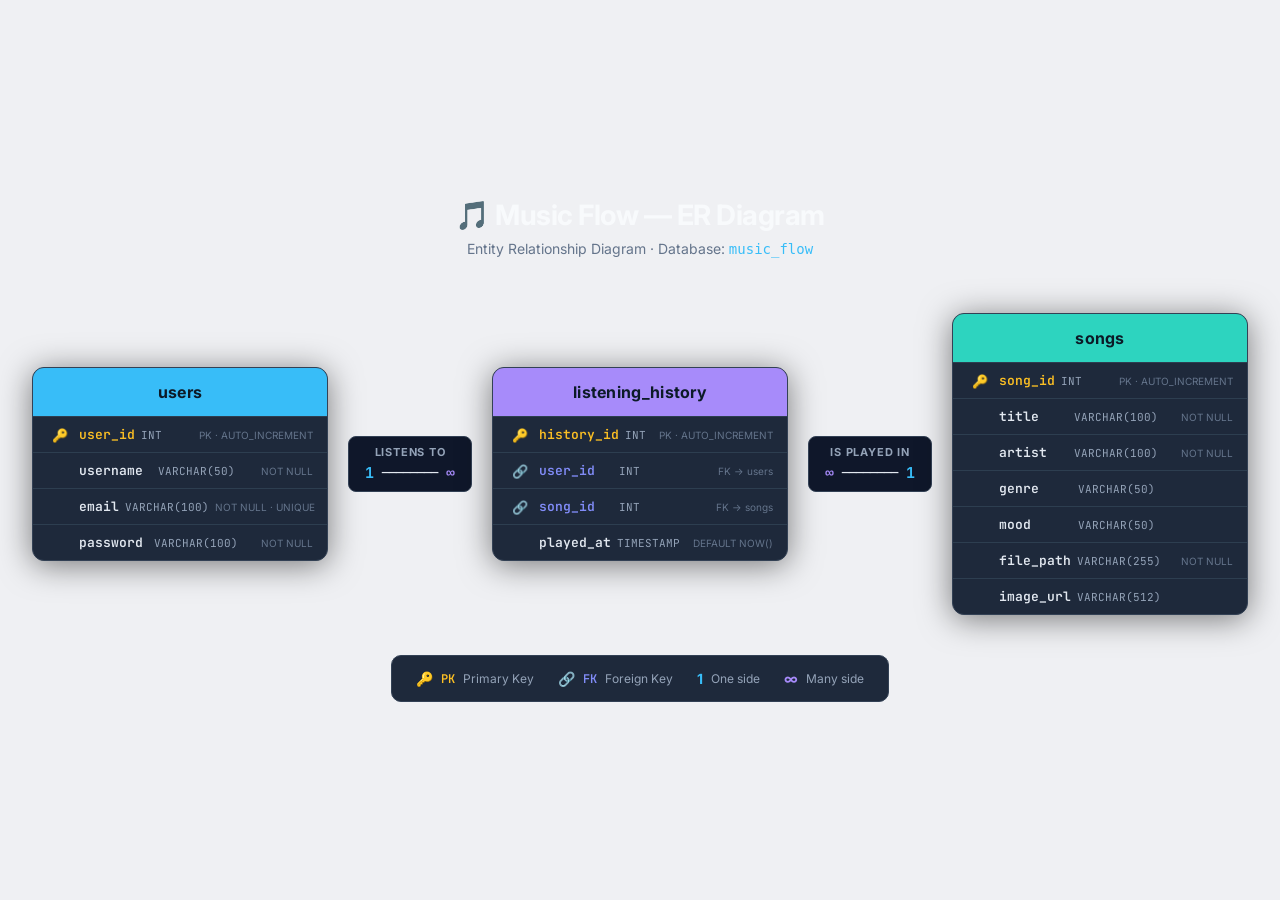
==== documentation/er_diagram.html @ f2050b2e "Update project files, UI refinements, and documentation" ====
<!DOCTYPE html>
<html lang="en">

<head>
    <meta charset="UTF-8" />
    <title>Music Flow – ER Diagram</title>
    <link
        href="https://fonts.googleapis.com/css2?family=Inter:wght@400;500;600;700&family=JetBrains+Mono:wght@400;600&display=swap"
        rel="stylesheet" />
    <style>
        *,
        *::before,
        *::after {
            box-sizing: border-box;
            margin: 0;
            padding: 0;
        }

        body {
            background: #eff0f3;
            font-family: 'Inter', sans-serif;
            min-height: 100vh;
            display: flex;
            flex-direction: column;
            align-items: center;
            justify-content: center;
            padding: 48px 32px;
        }

        h1 {
            color: #f8fafc;
            font-size: 28px;
            font-weight: 700;
            letter-spacing: -0.5px;
            margin-bottom: 8px;
            text-align: center;
        }

        .subtitle {
            color: #64748b;
            font-size: 14px;
            margin-bottom: 56px;
            text-align: center;
        }

        .diagram {
            display: flex;
            align-items: center;
            gap: 0;
            position: relative;
        }

        /* ── Tables ── */
        .table-card {
            background: #1e293b;
            border-radius: 12px;
            overflow: hidden;
            box-shadow: 0 4px 32px rgba(0, 0, 0, 0.5);
            min-width: 280px;
            border: 1px solid #334155;
        }

        .table-header {
            padding: 14px 18px;
            font-size: 16px;
            font-weight: 700;
            letter-spacing: 0.3px;
            text-align: center;
        }

        .users .table-header {
            background: #38bdf8;
            color: #0c1a27;
        }

        .songs .table-header {
            background: #2dd4bf;
            color: #0c1a27;
        }

        .history .table-header {
            background: #a78bfa;
            color: #0c1a27;
        }

        .table-row {
            display: grid;
            grid-template-columns: 26px 1fr 1fr 1fr;
            align-items: center;
            padding: 9px 14px;
            border-top: 1px solid #2d3e50;
            gap: 6px;
        }

        .table-row:hover {
            background: #263247;
        }

        .row-icon {
            font-size: 13px;
            text-align: center;
        }

        .col-name {
            font-family: 'JetBrains Mono', monospace;
            font-size: 13px;
            color: #e2e8f0;
            font-weight: 600;
        }

        .col-type {
            font-family: 'JetBrains Mono', monospace;
            font-size: 11px;
            color: #94a3b8;
        }

        .col-note {
            font-size: 10px;
            color: #64748b;
            text-align: right;
            white-space: nowrap;
        }

        .col-name.pk {
            color: #fbbf24;
        }

        .col-name.fk {
            color: #818cf8;
        }

        /* ── Connector area ── */
        .connector {
            display: flex;
            flex-direction: column;
            align-items: center;
            justify-content: center;
            gap: 12px;
            padding: 0 28px;
            position: relative;
        }

        .rel-line {
            display: flex;
            flex-direction: column;
            align-items: center;
            gap: 6px;
        }

        .rel-arrow {
            font-size: 28px;
            color: #475569;
            letter-spacing: -4px;
        }

        .rel-label {
            font-size: 11px;
            font-weight: 600;
            color: #64748b;
            background: #1e293b;
            border: 1px solid #334155;
            border-radius: 20px;
            padding: 3px 10px;
            white-space: nowrap;
        }

        .cardinality {
            font-family: 'JetBrains Mono', monospace;
            font-size: 11px;
            color: #475569;
        }

        svg.connector-svg {
            position: absolute;
            top: 0;
            left: 0;
            width: 100%;
            height: 100%;
            pointer-events: none;
            overflow: visible;
        }

        /* ── Legend ── */
        .legend {
            display: flex;
            gap: 24px;
            margin-top: 40px;
            background: #1e293b;
            border: 1px solid #334155;
            border-radius: 10px;
            padding: 14px 24px;
        }

        .legend-item {
            display: flex;
            align-items: center;
            gap: 8px;
            font-size: 12px;
            color: #94a3b8;
        }

        .legend-icon {
            font-size: 14px;
        }

        .pk-legend {
            color: #fbbf24;
            font-family: 'JetBrains Mono', monospace;
            font-size: 12px;
            font-weight: 600;
        }

        .fk-legend {
            color: #818cf8;
            font-family: 'JetBrains Mono', monospace;
            font-size: 12px;
            font-weight: 600;
        }

        /* ── Relationship badge ── */
        .rel-wrap {
            display: flex;
            flex-direction: column;
            align-items: center;
            gap: 10px;
            padding: 0 20px;
        }

        .rel-badge {
            background: #0f172a;
            border: 1px solid #334155;
            border-radius: 8px;
            padding: 8px 16px;
            text-align: center;
        }

        .rel-badge .rel-title {
            font-size: 11px;
            font-weight: 700;
            color: #94a3b8;
            text-transform: uppercase;
            letter-spacing: 0.8px;
            margin-bottom: 4px;
        }

        .rel-badge .cardinality-row {
            display: flex;
            align-items: center;
            gap: 8px;
            font-family: 'JetBrains Mono', monospace;
            font-size: 12px;
            color: #e2e8f0;
        }

        .one {
            color: #38bdf8;
            font-weight: 700;
            font-size: 15px;
        }

        .many {
            color: #a78bfa;
            font-weight: 700;
            font-size: 15px;
        }

        hr.divider {
            border: none;
            border-top: 1px solid #334155;
            margin: 4px 0;
        }
    </style>
</head>

<body>

    <h1>🎵 Music Flow — ER Diagram</h1>
    <p class="subtitle">Entity Relationship Diagram · Database: <code style="color:#38bdf8">music_flow</code></p>

    <div class="diagram">

        <!-- USERS TABLE -->
        <div class="table-card users">
            <div class="table-header">users</div>
            <div class="table-row">
                <span class="row-icon">🔑</span>
                <span class="col-name pk">user_id</span>
                <span class="col-type">INT</span>
                <span class="col-note">PK · AUTO_INCREMENT</span>
            </div>
            <div class="table-row">
                <span class="row-icon"></span>
                <span class="col-name">username</span>
                <span class="col-type">VARCHAR(50)</span>
                <span class="col-note">NOT NULL</span>
            </div>
            <div class="table-row">
                <span class="row-icon"></span>
                <span class="col-name">email</span>
                <span class="col-type">VARCHAR(100)</span>
                <span class="col-note">NOT NULL · UNIQUE</span>
            </div>
            <div class="table-row">
                <span class="row-icon"></span>
                <span class="col-name">password</span>
                <span class="col-type">VARCHAR(100)</span>
                <span class="col-note">NOT NULL</span>
            </div>
        </div>

        <!-- CONNECTOR: users → listening_history -->
        <div class="rel-wrap">
            <div class="rel-badge">
                <div class="rel-title">listens to</div>
                <div class="cardinality-row">
                    <span class="one">1</span>
                    <span>────────</span>
                    <span class="many">∞</span>
                </div>
            </div>
        </div>

        <!-- LISTENING_HISTORY TABLE -->
        <div class="table-card history">
            <div class="table-header">listening_history</div>
            <div class="table-row">
                <span class="row-icon">🔑</span>
                <span class="col-name pk">history_id</span>
                <span class="col-type">INT</span>
                <span class="col-note">PK · AUTO_INCREMENT</span>
            </div>
            <div class="table-row">
                <span class="row-icon">🔗</span>
                <span class="col-name fk">user_id</span>
                <span class="col-type">INT</span>
                <span class="col-note">FK → users</span>
            </div>
            <div class="table-row">
                <span class="row-icon">🔗</span>
                <span class="col-name fk">song_id</span>
                <span class="col-type">INT</span>
                <span class="col-note">FK → songs</span>
            </div>
            <div class="table-row">
                <span class="row-icon"></span>
                <span class="col-name">played_at</span>
                <span class="col-type">TIMESTAMP</span>
                <span class="col-note">DEFAULT NOW()</span>
            </div>
        </div>

        <!-- CONNECTOR: songs → listening_history -->
        <div class="rel-wrap">
            <div class="rel-badge">
                <div class="rel-title">is played in</div>
                <div class="cardinality-row">
                    <span class="many">∞</span>
                    <span>────────</span>
                    <span class="one">1</span>
                </div>
            </div>
        </div>

        <!-- SONGS TABLE -->
        <div class="table-card songs">
            <div class="table-header">songs</div>
            <div class="table-row">
                <span class="row-icon">🔑</span>
                <span class="col-name pk">song_id</span>
                <span class="col-type">INT</span>
                <span class="col-note">PK · AUTO_INCREMENT</span>
            </div>
            <div class="table-row">
                <span class="row-icon"></span>
                <span class="col-name">title</span>
                <span class="col-type">VARCHAR(100)</span>
                <span class="col-note">NOT NULL</span>
            </div>
            <div class="table-row">
                <span class="row-icon"></span>
                <span class="col-name">artist</span>
                <span class="col-type">VARCHAR(100)</span>
                <span class="col-note">NOT NULL</span>
            </div>
            <div class="table-row">
                <span class="row-icon"></span>
                <span class="col-name">genre</span>
                <span class="col-type">VARCHAR(50)</span>
                <span class="col-note"></span>
            </div>
            <div class="table-row">
                <span class="row-icon"></span>
                <span class="col-name">mood</span>
                <span class="col-type">VARCHAR(50)</span>
                <span class="col-note"></span>
            </div>
            <div class="table-row">
                <span class="row-icon"></span>
                <span class="col-name">file_path</span>
                <span class="col-type">VARCHAR(255)</span>
                <span class="col-note">NOT NULL</span>
            </div>
            <div class="table-row">
                <span class="row-icon"></span>
                <span class="col-name">image_url</span>
                <span class="col-type">VARCHAR(512)</span>
                <span class="col-note"></span>
            </div>
        </div>

    </div>

    <!-- Legend -->
    <div class="legend">
        <div class="legend-item"><span class="legend-icon">🔑</span><span class="pk-legend">PK</span><span>Primary
                Key</span></div>
        <div class="legend-item"><span class="legend-icon">🔗</span><span class="fk-legend">FK</span><span>Foreign
                Key</span></div>
        <div class="legend-item"><span style="color:#38bdf8;font-weight:700;font-size:14px">1</span><span>One
                side</span></div>
        <div class="legend-item"><span style="color:#a78bfa;font-weight:700;font-size:14px">∞</span><span>Many
                side</span></div>
    </div>

</body>

</html>
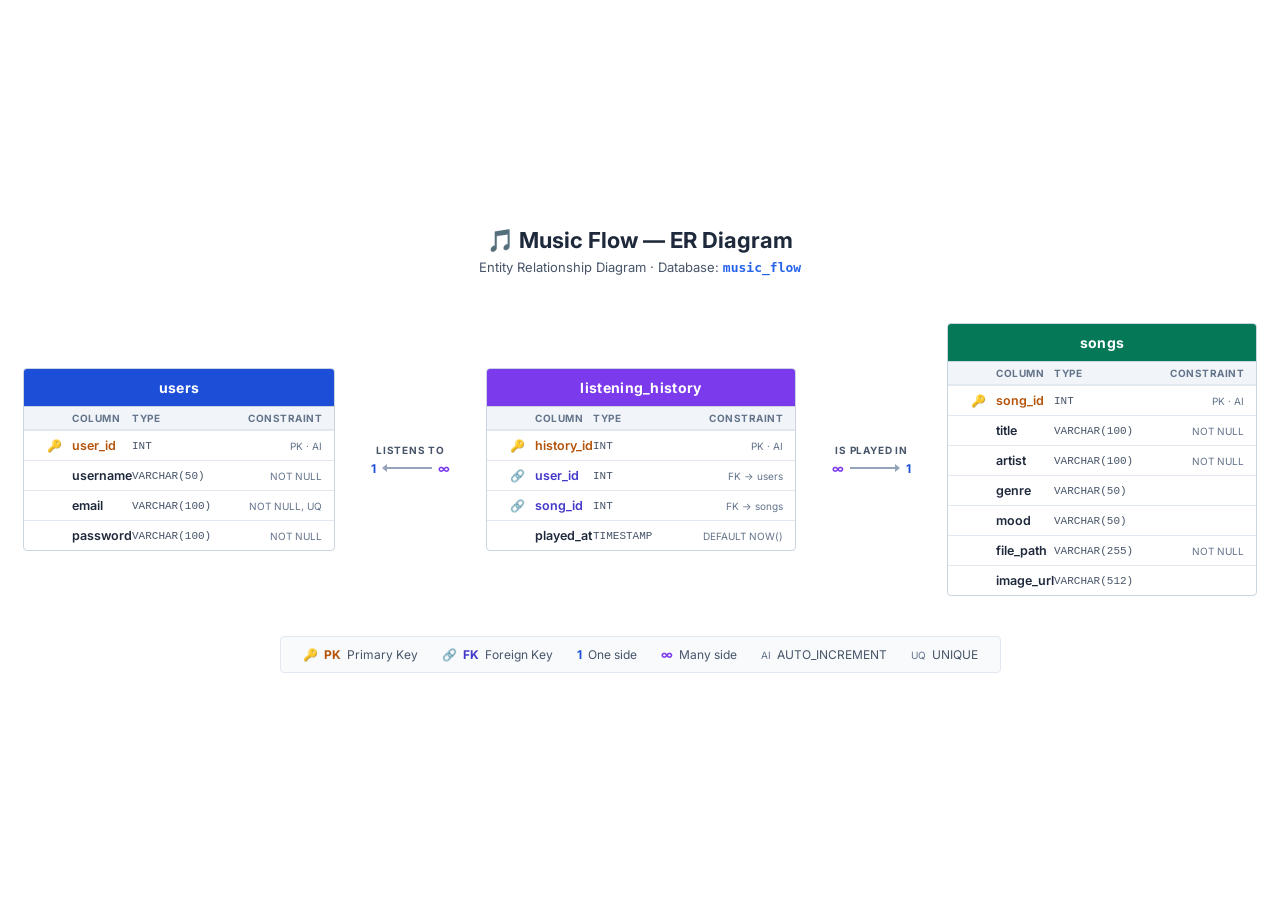
==== commit 3524c525: "Update with newly added documentation" ====
--- a/documentation/er_diagram.html
+++ b/documentation/er_diagram.html
@@ -4,9 +4,7 @@
 <head>
     <meta charset="UTF-8" />
     <title>Music Flow – ER Diagram</title>
-    <link
-        href="https://fonts.googleapis.com/css2?family=Inter:wght@400;500;600;700&family=JetBrains+Mono:wght@400;600&display=swap"
-        rel="stylesheet" />
+    <link href="https://fonts.googleapis.com/css2?family=Inter:wght@400;500;600;700&display=swap" rel="stylesheet" />
     <style>
         *,
         *::before,
@@ -17,7 +15,7 @@
         }
 
         body {
-            background: #eff0f3;
+            background: #ffffff;
             font-family: 'Inter', sans-serif;
             min-height: 100vh;
             display: flex;
@@ -25,93 +23,116 @@
             align-items: center;
             justify-content: center;
             padding: 48px 32px;
+            color: #1e293b;
         }
 
         h1 {
-            color: #f8fafc;
-            font-size: 28px;
-            font-weight: 700;
-            letter-spacing: -0.5px;
-            margin-bottom: 8px;
+            color: #1e293b;
+            font-size: 22px;
+            font-weight: 700;
+            margin-bottom: 6px;
             text-align: center;
         }
 
         .subtitle {
+            color: #475569;
+            font-size: 13px;
+            margin-bottom: 48px;
+            text-align: center;
+        }
+
+        .subtitle code {
+            color: #2563eb;
+            font-weight: 600;
+        }
+
+        /* ── Diagram Layout ── */
+        .diagram {
+            display: flex;
+            align-items: center;
+            gap: 0;
+        }
+
+        /* ── Table Cards ── */
+        .table-card {
+            border: 1.5px solid #cbd5e1;
+            border-radius: 4px;
+            overflow: hidden;
+            min-width: 260px;
+            background: #ffffff;
+        }
+
+        .table-header {
+            padding: 10px 16px;
+            font-size: 14px;
+            font-weight: 700;
+            text-align: center;
+            color: #ffffff;
+            letter-spacing: 0.3px;
+        }
+
+        .users .table-header {
+            background: #1d4ed8;
+        }
+
+        .songs .table-header {
+            background: #047857;
+        }
+
+        .history .table-header {
+            background: #7c3aed;
+        }
+
+        /* Column header row */
+        .table-col-labels {
+            display: grid;
+            grid-template-columns: 36px 1fr 100px 90px;
+            padding: 5px 12px;
+            background: #f1f5f9;
+            border-top: 1.5px solid #cbd5e1;
+            border-bottom: 1px solid #e2e8f0;
+            font-size: 10px;
+            font-weight: 700;
+            text-transform: uppercase;
             color: #64748b;
-            font-size: 14px;
-            margin-bottom: 56px;
-            text-align: center;
-        }
-
-        .diagram {
-            display: flex;
-            align-items: center;
-            gap: 0;
-            position: relative;
-        }
-
-        /* ── Tables ── */
-        .table-card {
-            background: #1e293b;
-            border-radius: 12px;
-            overflow: hidden;
-            box-shadow: 0 4px 32px rgba(0, 0, 0, 0.5);
-            min-width: 280px;
-            border: 1px solid #334155;
-        }
-
-        .table-header {
-            padding: 14px 18px;
-            font-size: 16px;
-            font-weight: 700;
-            letter-spacing: 0.3px;
-            text-align: center;
-        }
-
-        .users .table-header {
-            background: #38bdf8;
-            color: #0c1a27;
-        }
-
-        .songs .table-header {
-            background: #2dd4bf;
-            color: #0c1a27;
-        }
-
-        .history .table-header {
-            background: #a78bfa;
-            color: #0c1a27;
+            letter-spacing: 0.5px;
         }
 
         .table-row {
             display: grid;
-            grid-template-columns: 26px 1fr 1fr 1fr;
-            align-items: center;
-            padding: 9px 14px;
-            border-top: 1px solid #2d3e50;
-            gap: 6px;
-        }
-
-        .table-row:hover {
-            background: #263247;
+            grid-template-columns: 36px 1fr 100px 90px;
+            align-items: center;
+            padding: 7px 12px;
+            border-top: 1px solid #e2e8f0;
+            font-size: 12.5px;
+        }
+
+        .table-row:last-child {
+            border-bottom: none;
         }
 
         .row-icon {
-            font-size: 13px;
+            font-size: 12px;
             text-align: center;
         }
 
         .col-name {
-            font-family: 'JetBrains Mono', monospace;
-            font-size: 13px;
-            color: #e2e8f0;
             font-weight: 600;
+            color: #1e293b;
+        }
+
+        .col-name.pk {
+            color: #b45309;
+        }
+
+        .col-name.fk {
+            color: #4338ca;
         }
 
         .col-type {
-            font-family: 'JetBrains Mono', monospace;
+            font-family: 'Courier New', Courier, monospace;
             font-size: 11px;
-            color: #94a3b8;
+            color: #475569;
         }
 
         .col-note {
@@ -121,63 +142,52 @@
             white-space: nowrap;
         }
 
-        .col-name.pk {
-            color: #fbbf24;
-        }
-
-        .col-name.fk {
-            color: #818cf8;
-        }
-
-        /* ── Connector area ── */
-        .connector {
+        /* ── Connector ── */
+        .rel-wrap {
             display: flex;
             flex-direction: column;
             align-items: center;
-            justify-content: center;
-            gap: 12px;
-            padding: 0 28px;
-            position: relative;
-        }
-
-        .rel-line {
-            display: flex;
-            flex-direction: column;
+            gap: 4px;
+            padding: 0 24px;
+        }
+
+        .rel-badge {
+            padding: 6px 12px;
+            text-align: center;
+            background: transparent;
+        }
+
+        .rel-title {
+            font-size: 10px;
+            font-weight: 700;
+            color: #475569;
+            text-transform: uppercase;
+            letter-spacing: 0.8px;
+            margin-bottom: 5px;
+        }
+
+        .cardinality-row {
+            display: flex;
             align-items: center;
             gap: 6px;
-        }
-
-        .rel-arrow {
-            font-size: 28px;
-            color: #475569;
-            letter-spacing: -4px;
-        }
-
-        .rel-label {
-            font-size: 11px;
+            font-size: 12px;
+            color: #1e293b;
             font-weight: 600;
-            color: #64748b;
-            background: #1e293b;
-            border: 1px solid #334155;
-            border-radius: 20px;
-            padding: 3px 10px;
-            white-space: nowrap;
-        }
-
-        .cardinality {
-            font-family: 'JetBrains Mono', monospace;
-            font-size: 11px;
-            color: #475569;
-        }
-
-        svg.connector-svg {
-            position: absolute;
-            top: 0;
-            left: 0;
-            width: 100%;
-            height: 100%;
-            pointer-events: none;
-            overflow: visible;
+        }
+
+        .cardinality-row .line {
+            color: #94a3b8;
+            font-size: 14px;
+        }
+
+        .one {
+            color: #1d4ed8;
+            font-weight: 700;
+        }
+
+        .many {
+            color: #7c3aed;
+            font-weight: 700;
         }
 
         /* ── Legend ── */
@@ -185,89 +195,38 @@
             display: flex;
             gap: 24px;
             margin-top: 40px;
-            background: #1e293b;
-            border: 1px solid #334155;
-            border-radius: 10px;
-            padding: 14px 24px;
+            background: #f8fafc;
+            border: 1.5px solid #e2e8f0;
+            border-radius: 4px;
+            padding: 10px 22px;
         }
 
         .legend-item {
             display: flex;
             align-items: center;
-            gap: 8px;
+            gap: 6px;
             font-size: 12px;
-            color: #94a3b8;
-        }
-
-        .legend-icon {
-            font-size: 14px;
-        }
-
-        .pk-legend {
-            color: #fbbf24;
-            font-family: 'JetBrains Mono', monospace;
-            font-size: 12px;
-            font-weight: 600;
-        }
-
-        .fk-legend {
-            color: #818cf8;
-            font-family: 'JetBrains Mono', monospace;
-            font-size: 12px;
-            font-weight: 600;
-        }
-
-        /* ── Relationship badge ── */
-        .rel-wrap {
-            display: flex;
-            flex-direction: column;
-            align-items: center;
-            gap: 10px;
-            padding: 0 20px;
-        }
-
-        .rel-badge {
-            background: #0f172a;
-            border: 1px solid #334155;
-            border-radius: 8px;
-            padding: 8px 16px;
-            text-align: center;
-        }
-
-        .rel-badge .rel-title {
-            font-size: 11px;
-            font-weight: 700;
-            color: #94a3b8;
-            text-transform: uppercase;
-            letter-spacing: 0.8px;
-            margin-bottom: 4px;
-        }
-
-        .rel-badge .cardinality-row {
-            display: flex;
-            align-items: center;
-            gap: 8px;
-            font-family: 'JetBrains Mono', monospace;
-            font-size: 12px;
-            color: #e2e8f0;
-        }
-
-        .one {
-            color: #38bdf8;
-            font-weight: 700;
-            font-size: 15px;
-        }
-
-        .many {
-            color: #a78bfa;
-            font-weight: 700;
-            font-size: 15px;
-        }
-
-        hr.divider {
-            border: none;
-            border-top: 1px solid #334155;
-            margin: 4px 0;
+            color: #475569;
+        }
+
+        .pk-text {
+            color: #b45309;
+            font-weight: 700;
+        }
+
+        .fk-text {
+            color: #4338ca;
+            font-weight: 700;
+        }
+
+        .one-text {
+            color: #1d4ed8;
+            font-weight: 700;
+        }
+
+        .many-text {
+            color: #7c3aed;
+            font-weight: 700;
         }
     </style>
 </head>
@@ -275,18 +234,24 @@
 <body>
 
     <h1>🎵 Music Flow — ER Diagram</h1>
-    <p class="subtitle">Entity Relationship Diagram · Database: <code style="color:#38bdf8">music_flow</code></p>
+    <p class="subtitle">Entity Relationship Diagram · Database: <code>music_flow</code></p>
 
     <div class="diagram">
 
         <!-- USERS TABLE -->
         <div class="table-card users">
             <div class="table-header">users</div>
+            <div class="table-col-labels">
+                <span></span>
+                <span>Column</span>
+                <span>Type</span>
+                <span style="text-align:right">Constraint</span>
+            </div>
             <div class="table-row">
                 <span class="row-icon">🔑</span>
                 <span class="col-name pk">user_id</span>
                 <span class="col-type">INT</span>
-                <span class="col-note">PK · AUTO_INCREMENT</span>
+                <span class="col-note">PK · AI</span>
             </div>
             <div class="table-row">
                 <span class="row-icon"></span>
@@ -298,7 +263,7 @@
                 <span class="row-icon"></span>
                 <span class="col-name">email</span>
                 <span class="col-type">VARCHAR(100)</span>
-                <span class="col-note">NOT NULL · UNIQUE</span>
+                <span class="col-note">NOT NULL, UQ</span>
             </div>
             <div class="table-row">
                 <span class="row-icon"></span>
@@ -311,10 +276,13 @@
         <!-- CONNECTOR: users → listening_history -->
         <div class="rel-wrap">
             <div class="rel-badge">
-                <div class="rel-title">listens to</div>
+                <div class="rel-title">Listens To</div>
                 <div class="cardinality-row">
                     <span class="one">1</span>
-                    <span>────────</span>
+                    <svg width="50" height="10" xmlns="http://www.w3.org/2000/svg">
+                        <line x1="5" y1="5" x2="50" y2="5" stroke="#94a3b8" stroke-width="2" />
+                        <polygon points="5,1 0,5 5,9" fill="#94a3b8" />
+                    </svg>
                     <span class="many">∞</span>
                 </div>
             </div>
@@ -323,11 +291,17 @@
         <!-- LISTENING_HISTORY TABLE -->
         <div class="table-card history">
             <div class="table-header">listening_history</div>
+            <div class="table-col-labels">
+                <span></span>
+                <span>Column</span>
+                <span>Type</span>
+                <span style="text-align:right">Constraint</span>
+            </div>
             <div class="table-row">
                 <span class="row-icon">🔑</span>
                 <span class="col-name pk">history_id</span>
                 <span class="col-type">INT</span>
-                <span class="col-note">PK · AUTO_INCREMENT</span>
+                <span class="col-note">PK · AI</span>
             </div>
             <div class="table-row">
                 <span class="row-icon">🔗</span>
@@ -349,13 +323,16 @@
             </div>
         </div>
 
-        <!-- CONNECTOR: songs → listening_history -->
+        <!-- CONNECTOR: listening_history → songs -->
         <div class="rel-wrap">
             <div class="rel-badge">
-                <div class="rel-title">is played in</div>
+                <div class="rel-title">Is Played In</div>
                 <div class="cardinality-row">
                     <span class="many">∞</span>
-                    <span>────────</span>
+                    <svg width="50" height="10" xmlns="http://www.w3.org/2000/svg">
+                        <line x1="0" y1="5" x2="45" y2="5" stroke="#94a3b8" stroke-width="2" />
+                        <polygon points="45,1 50,5 45,9" fill="#94a3b8" />
+                    </svg>
                     <span class="one">1</span>
                 </div>
             </div>
@@ -364,11 +341,17 @@
         <!-- SONGS TABLE -->
         <div class="table-card songs">
             <div class="table-header">songs</div>
+            <div class="table-col-labels">
+                <span></span>
+                <span>Column</span>
+                <span>Type</span>
+                <span style="text-align:right">Constraint</span>
+            </div>
             <div class="table-row">
                 <span class="row-icon">🔑</span>
                 <span class="col-name pk">song_id</span>
                 <span class="col-type">INT</span>
-                <span class="col-note">PK · AUTO_INCREMENT</span>
+                <span class="col-note">PK · AI</span>
             </div>
             <div class="table-row">
                 <span class="row-icon"></span>
@@ -412,14 +395,12 @@
 
     <!-- Legend -->
     <div class="legend">
-        <div class="legend-item"><span class="legend-icon">🔑</span><span class="pk-legend">PK</span><span>Primary
-                Key</span></div>
-        <div class="legend-item"><span class="legend-icon">🔗</span><span class="fk-legend">FK</span><span>Foreign
-                Key</span></div>
-        <div class="legend-item"><span style="color:#38bdf8;font-weight:700;font-size:14px">1</span><span>One
-                side</span></div>
-        <div class="legend-item"><span style="color:#a78bfa;font-weight:700;font-size:14px">∞</span><span>Many
-                side</span></div>
+        <div class="legend-item"><span>🔑</span><span class="pk-text">PK</span><span>Primary Key</span></div>
+        <div class="legend-item"><span>🔗</span><span class="fk-text">FK</span><span>Foreign Key</span></div>
+        <div class="legend-item"><span class="one-text">1</span><span>One side</span></div>
+        <div class="legend-item"><span class="many-text">∞</span><span>Many side</span></div>
+        <div class="legend-item"><span style="font-size:10px;color:#64748b">AI</span><span>AUTO_INCREMENT</span></div>
+        <div class="legend-item"><span style="font-size:10px;color:#64748b">UQ</span><span>UNIQUE</span></div>
     </div>
 
 </body>
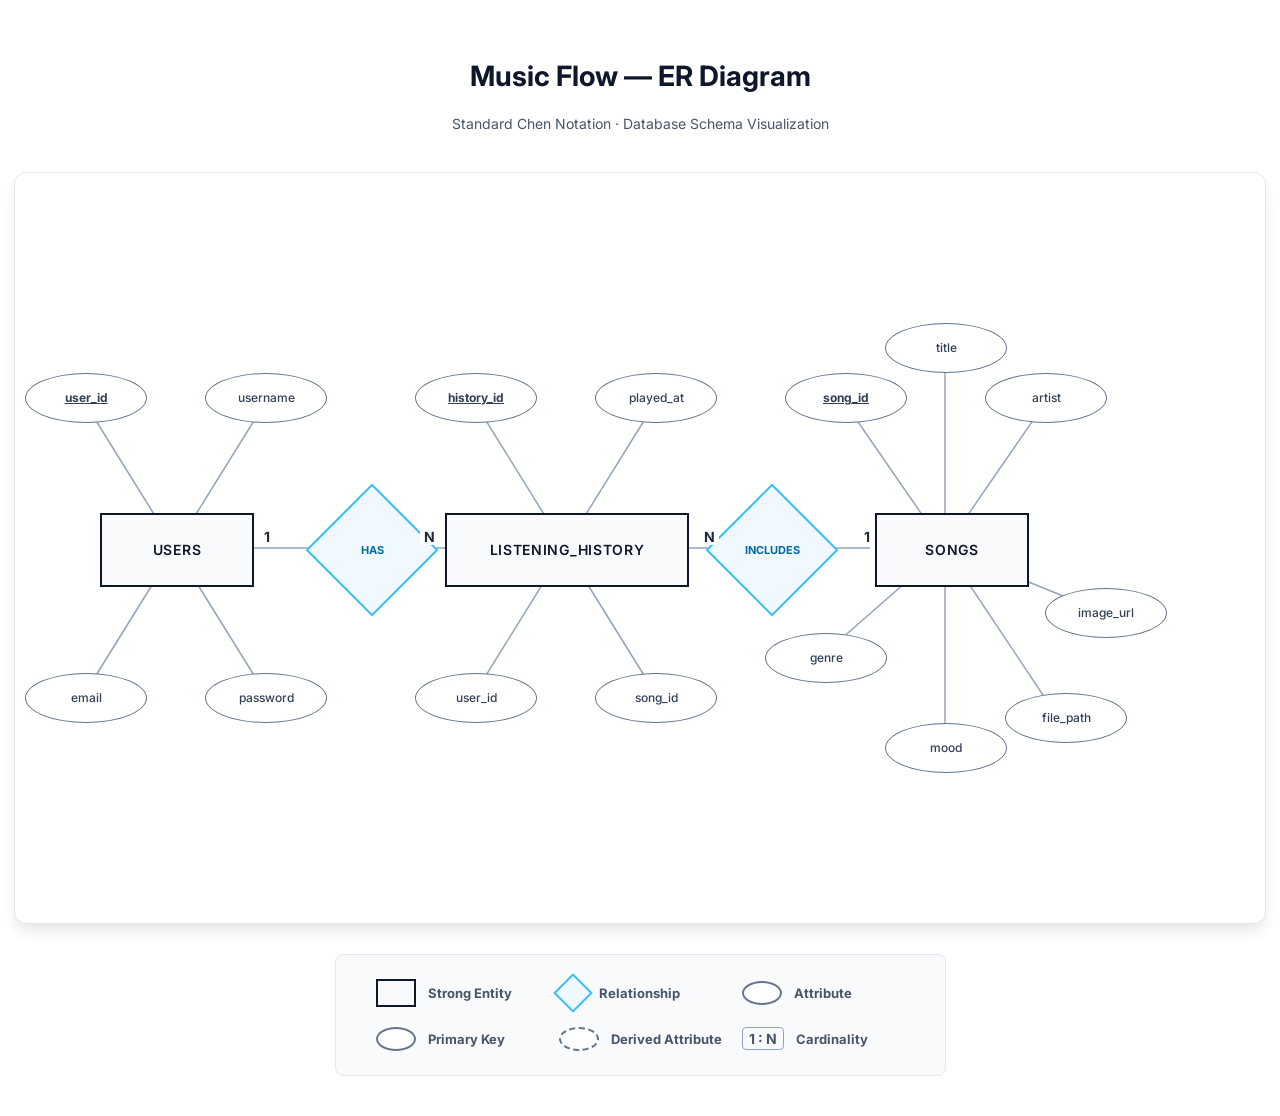
==== commit b0870261: "Update requirements" ====
--- a/documentation/er_diagram.html
+++ b/documentation/er_diagram.html
@@ -3,406 +3,272 @@
 
 <head>
     <meta charset="UTF-8" />
-    <title>Music Flow – ER Diagram</title>
+    <title>Music Flow – ER Diagram (Chen Notation)</title>
     <link href="https://fonts.googleapis.com/css2?family=Inter:wght@400;500;600;700&display=swap" rel="stylesheet" />
     <style>
-        *,
-        *::before,
-        *::after {
-            box-sizing: border-box;
+        body {
+            font-family: 'Inter', sans-serif;
+            background-color: #ffffff;
+            color: #1e293b;
             margin: 0;
-            padding: 0;
-        }
-
-        body {
-            background: #ffffff;
-            font-family: 'Inter', sans-serif;
-            min-height: 100vh;
+            padding: 40px;
             display: flex;
             flex-direction: column;
             align-items: center;
-            justify-content: center;
-            padding: 48px 32px;
-            color: #1e293b;
-        }
-
-        h1 {
-            color: #1e293b;
-            font-size: 22px;
-            font-weight: 700;
-            margin-bottom: 6px;
-            text-align: center;
+        }
+
+        .title {
+            font-size: 28px;
+            font-weight: 700;
+            margin-bottom: 8px;
+            color: #0f172a;
         }
 
         .subtitle {
             color: #475569;
-            font-size: 13px;
-            margin-bottom: 48px;
-            text-align: center;
-        }
-
-        .subtitle code {
-            color: #2563eb;
-            font-weight: 600;
-        }
-
-        /* ── Diagram Layout ── */
-        .diagram {
+            font-size: 14px;
+            margin-bottom: 40px;
+        }
+
+        .diagram-container {
+            position: relative;
+            width: 1250px;
+            height: 750px;
+            background: #ffffff;
+            border: 1px solid #e2e8f0;
+            border-radius: 12px;
+            overflow: hidden;
+            box-shadow: 0 10px 15px -3px rgba(0, 0, 0, 0.1);
+        }
+
+        /* SVG layer for connecting lines */
+        .svg-lines {
+            position: absolute;
+            top: 0;
+            left: 0;
+            width: 100%;
+            height: 100%;
+            z-index: 1;
+            pointer-events: none;
+        }
+
+        .svg-lines line {
+            stroke: #94a3b8;
+            stroke-width: 1.5;
+        }
+
+        /* Shape Base */
+        .shape {
+            position: absolute;
             display: flex;
             align-items: center;
-            gap: 0;
-        }
-
-        /* ── Table Cards ── */
-        .table-card {
-            border: 1.5px solid #cbd5e1;
-            border-radius: 4px;
-            overflow: hidden;
-            min-width: 260px;
-            background: #ffffff;
-        }
-
-        .table-header {
-            padding: 10px 16px;
+            justify-content: center;
+            text-align: center;
+            font-size: 12px;
+            font-weight: 600;
+            z-index: 2;
+            background: #ffffff;
+            transition: all 0.2s ease;
+        }
+
+        /* Entities: Rectangles (Strong Entity) */
+        .entity {
+            width: 150px;
+            height: 70px;
+            border: 2.5px solid #0f172a;
+            color: #0f172a;
+            background: #f8fafc;
             font-size: 14px;
-            font-weight: 700;
-            text-align: center;
-            color: #ffffff;
-            letter-spacing: 0.3px;
-        }
-
-        .users .table-header {
-            background: #1d4ed8;
-        }
-
-        .songs .table-header {
-            background: #047857;
-        }
-
-        .history .table-header {
-            background: #7c3aed;
-        }
-
-        /* Column header row */
-        .table-col-labels {
+            text-transform: uppercase;
+            letter-spacing: 0.05em;
+        }
+
+        /* Relationships: Diamonds */
+        .relationship {
+            width: 90px;
+            height: 90px;
+            border: 2px solid #38bdf8;
+            background: #f0f9ff;
+            transform: rotate(45deg);
+        }
+
+        .relationship span {
+            transform: rotate(-45deg);
+            display: block;
+            color: #0369a1;
+            font-weight: 700;
+            font-size: 11px;
+            text-transform: uppercase;
+        }
+
+        /* Attributes: Ovals (Ellipses) */
+        .attribute {
+            width: 120px;
+            height: 48px;
+            border: 1.5px solid #64748b;
+            border-radius: 50%;
+            background: #ffffff;
+            color: #334155;
+            font-weight: 500;
+        }
+
+        /* Key Attribute: Underlined name */
+        .attribute.pk span {
+            text-decoration: underline;
+            font-weight: 700;
+        }
+
+        /* Derived Attribute: Dashed oval */
+        .attribute.derived {
+            border-style: dashed;
+            color: #475569;
+        }
+
+        /* Labels */
+        .cardinality {
+            position: absolute;
+            font-size: 14px;
+            font-weight: 700;
+            color: #1e293b;
+            z-index: 3;
+            background: white;
+            padding: 0 4px;
+        }
+
+        /* Legend */
+        .legend {
             display: grid;
-            grid-template-columns: 36px 1fr 100px 90px;
-            padding: 5px 12px;
-            background: #f1f5f9;
-            border-top: 1.5px solid #cbd5e1;
-            border-bottom: 1px solid #e2e8f0;
-            font-size: 10px;
-            font-weight: 700;
-            text-transform: uppercase;
-            color: #64748b;
-            letter-spacing: 0.5px;
-        }
-
-        .table-row {
-            display: grid;
-            grid-template-columns: 36px 1fr 100px 90px;
-            align-items: center;
-            padding: 7px 12px;
-            border-top: 1px solid #e2e8f0;
-            font-size: 12.5px;
-        }
-
-        .table-row:last-child {
-            border-bottom: none;
-        }
-
-        .row-icon {
-            font-size: 12px;
-            text-align: center;
-        }
-
-        .col-name {
-            font-weight: 600;
-            color: #1e293b;
-        }
-
-        .col-name.pk {
-            color: #b45309;
-        }
-
-        .col-name.fk {
-            color: #4338ca;
-        }
-
-        .col-type {
-            font-family: 'Courier New', Courier, monospace;
-            font-size: 11px;
-            color: #475569;
-        }
-
-        .col-note {
-            font-size: 10px;
-            color: #64748b;
-            text-align: right;
-            white-space: nowrap;
-        }
-
-        /* ── Connector ── */
-        .rel-wrap {
-            display: flex;
-            flex-direction: column;
-            align-items: center;
-            gap: 4px;
-            padding: 0 24px;
-        }
-
-        .rel-badge {
-            padding: 6px 12px;
-            text-align: center;
-            background: transparent;
-        }
-
-        .rel-title {
-            font-size: 10px;
-            font-weight: 700;
-            color: #475569;
-            text-transform: uppercase;
-            letter-spacing: 0.8px;
-            margin-bottom: 5px;
-        }
-
-        .cardinality-row {
-            display: flex;
-            align-items: center;
-            gap: 6px;
-            font-size: 12px;
-            color: #1e293b;
-            font-weight: 600;
-        }
-
-        .cardinality-row .line {
-            color: #94a3b8;
-            font-size: 14px;
-        }
-
-        .one {
-            color: #1d4ed8;
-            font-weight: 700;
-        }
-
-        .many {
-            color: #7c3aed;
-            font-weight: 700;
-        }
-
-        /* ── Legend ── */
-        .legend {
-            display: flex;
-            gap: 24px;
-            margin-top: 40px;
+            grid-template-columns: repeat(3, 1fr);
+            gap: 20px;
+            margin-top: 30px;
             background: #f8fafc;
-            border: 1.5px solid #e2e8f0;
-            border-radius: 4px;
-            padding: 10px 22px;
+            border: 1px solid #e2e8f0;
+            border-radius: 8px;
+            padding: 24px 40px;
+            max-width: 1000px;
         }
 
         .legend-item {
             display: flex;
             align-items: center;
-            gap: 6px;
-            font-size: 12px;
+            gap: 12px;
+            font-size: 13px;
             color: #475569;
         }
 
-        .pk-text {
-            color: #b45309;
-            font-weight: 700;
-        }
-
-        .fk-text {
-            color: #4338ca;
-            font-weight: 700;
-        }
-
-        .one-text {
-            color: #1d4ed8;
-            font-weight: 700;
-        }
-
-        .many-text {
-            color: #7c3aed;
-            font-weight: 700;
+        .leg-shape {
+            flex-shrink: 0;
+            border: 2px solid #64748b;
+            background: #ffffff;
         }
     </style>
 </head>
 
 <body>
 
-    <h1>🎵 Music Flow — ER Diagram</h1>
-    <p class="subtitle">Entity Relationship Diagram · Database: <code>music_flow</code></p>
-
-    <div class="diagram">
-
-        <!-- USERS TABLE -->
-        <div class="table-card users">
-            <div class="table-header">users</div>
-            <div class="table-col-labels">
-                <span></span>
-                <span>Column</span>
-                <span>Type</span>
-                <span style="text-align:right">Constraint</span>
-            </div>
-            <div class="table-row">
-                <span class="row-icon">🔑</span>
-                <span class="col-name pk">user_id</span>
-                <span class="col-type">INT</span>
-                <span class="col-note">PK · AI</span>
-            </div>
-            <div class="table-row">
-                <span class="row-icon"></span>
-                <span class="col-name">username</span>
-                <span class="col-type">VARCHAR(50)</span>
-                <span class="col-note">NOT NULL</span>
-            </div>
-            <div class="table-row">
-                <span class="row-icon"></span>
-                <span class="col-name">email</span>
-                <span class="col-type">VARCHAR(100)</span>
-                <span class="col-note">NOT NULL, UQ</span>
-            </div>
-            <div class="table-row">
-                <span class="row-icon"></span>
-                <span class="col-name">password</span>
-                <span class="col-type">VARCHAR(100)</span>
-                <span class="col-note">NOT NULL</span>
-            </div>
-        </div>
-
-        <!-- CONNECTOR: users → listening_history -->
-        <div class="rel-wrap">
-            <div class="rel-badge">
-                <div class="rel-title">Listens To</div>
-                <div class="cardinality-row">
-                    <span class="one">1</span>
-                    <svg width="50" height="10" xmlns="http://www.w3.org/2000/svg">
-                        <line x1="5" y1="5" x2="50" y2="5" stroke="#94a3b8" stroke-width="2" />
-                        <polygon points="5,1 0,5 5,9" fill="#94a3b8" />
-                    </svg>
-                    <span class="many">∞</span>
-                </div>
-            </div>
-        </div>
-
-        <!-- LISTENING_HISTORY TABLE -->
-        <div class="table-card history">
-            <div class="table-header">listening_history</div>
-            <div class="table-col-labels">
-                <span></span>
-                <span>Column</span>
-                <span>Type</span>
-                <span style="text-align:right">Constraint</span>
-            </div>
-            <div class="table-row">
-                <span class="row-icon">🔑</span>
-                <span class="col-name pk">history_id</span>
-                <span class="col-type">INT</span>
-                <span class="col-note">PK · AI</span>
-            </div>
-            <div class="table-row">
-                <span class="row-icon">🔗</span>
-                <span class="col-name fk">user_id</span>
-                <span class="col-type">INT</span>
-                <span class="col-note">FK → users</span>
-            </div>
-            <div class="table-row">
-                <span class="row-icon">🔗</span>
-                <span class="col-name fk">song_id</span>
-                <span class="col-type">INT</span>
-                <span class="col-note">FK → songs</span>
-            </div>
-            <div class="table-row">
-                <span class="row-icon"></span>
-                <span class="col-name">played_at</span>
-                <span class="col-type">TIMESTAMP</span>
-                <span class="col-note">DEFAULT NOW()</span>
-            </div>
-        </div>
-
-        <!-- CONNECTOR: listening_history → songs -->
-        <div class="rel-wrap">
-            <div class="rel-badge">
-                <div class="rel-title">Is Played In</div>
-                <div class="cardinality-row">
-                    <span class="many">∞</span>
-                    <svg width="50" height="10" xmlns="http://www.w3.org/2000/svg">
-                        <line x1="0" y1="5" x2="45" y2="5" stroke="#94a3b8" stroke-width="2" />
-                        <polygon points="45,1 50,5 45,9" fill="#94a3b8" />
-                    </svg>
-                    <span class="one">1</span>
-                </div>
-            </div>
-        </div>
-
-        <!-- SONGS TABLE -->
-        <div class="table-card songs">
-            <div class="table-header">songs</div>
-            <div class="table-col-labels">
-                <span></span>
-                <span>Column</span>
-                <span>Type</span>
-                <span style="text-align:right">Constraint</span>
-            </div>
-            <div class="table-row">
-                <span class="row-icon">🔑</span>
-                <span class="col-name pk">song_id</span>
-                <span class="col-type">INT</span>
-                <span class="col-note">PK · AI</span>
-            </div>
-            <div class="table-row">
-                <span class="row-icon"></span>
-                <span class="col-name">title</span>
-                <span class="col-type">VARCHAR(100)</span>
-                <span class="col-note">NOT NULL</span>
-            </div>
-            <div class="table-row">
-                <span class="row-icon"></span>
-                <span class="col-name">artist</span>
-                <span class="col-type">VARCHAR(100)</span>
-                <span class="col-note">NOT NULL</span>
-            </div>
-            <div class="table-row">
-                <span class="row-icon"></span>
-                <span class="col-name">genre</span>
-                <span class="col-type">VARCHAR(50)</span>
-                <span class="col-note"></span>
-            </div>
-            <div class="table-row">
-                <span class="row-icon"></span>
-                <span class="col-name">mood</span>
-                <span class="col-type">VARCHAR(50)</span>
-                <span class="col-note"></span>
-            </div>
-            <div class="table-row">
-                <span class="row-icon"></span>
-                <span class="col-name">file_path</span>
-                <span class="col-type">VARCHAR(255)</span>
-                <span class="col-note">NOT NULL</span>
-            </div>
-            <div class="table-row">
-                <span class="row-icon"></span>
-                <span class="col-name">image_url</span>
-                <span class="col-type">VARCHAR(512)</span>
-                <span class="col-note"></span>
-            </div>
-        </div>
-
+    <h1 class="title">Music Flow — ER Diagram</h1>
+    <p class="subtitle">Standard Chen Notation · Database Schema Visualization</p>
+
+    <div class="diagram-container">
+        <!-- Lines Layer -->
+        <svg class="svg-lines">
+            <!-- Entities Connector Path -->
+            <line x1="235" y1="375" x2="310" y2="375" />
+            <line x1="400" y1="375" x2="430" y2="375" />
+            <line x1="670" y1="375" x2="710" y2="375" />
+            <line x1="800" y1="375" x2="855" y2="375" />
+
+            <!-- USERS Attributes -->
+            <line x1="160" y1="375" x2="70" y2="230" />
+            <line x1="160" y1="375" x2="250" y2="230" />
+            <line x1="160" y1="375" x2="70" y2="520" />
+            <line x1="160" y1="375" x2="250" y2="520" />
+
+            <!-- LISTENING_HISTORY Attributes -->
+            <line x1="550" y1="375" x2="460" y2="230" />
+            <line x1="550" y1="375" x2="640" y2="230" />
+            <line x1="550" y1="375" x2="460" y2="520" />
+            <line x1="550" y1="375" x2="640" y2="520" />
+
+            <!-- SONGS Attributes -->
+            <line x1="930" y1="375" x2="830" y2="230" />
+            <line x1="930" y1="375" x2="930" y2="180" />
+            <line x1="930" y1="375" x2="1030" y2="230" />
+            <line x1="930" y1="375" x2="810" y2="480" />
+            <line x1="930" y1="375" x2="930" y2="570" />
+            <line x1="930" y1="375" x2="1040" y2="540" />
+            <line x1="930" y1="375" x2="1090" y2="440" />
+        </svg>
+
+        <!-- Cardinality Labels -->
+        <div class="cardinality" style="left: 245px; top: 355px;">1</div>
+        <div class="cardinality" style="left: 405px; top: 355px;">N</div>
+        <div class="cardinality" style="left: 685px; top: 355px;">N</div>
+        <div class="cardinality" style="left: 845px; top: 355px;">1</div>
+
+        <!-- USERS ENTITY -->
+        <div class="shape entity" style="left: 85px; top: 340px;">USERS</div>
+        <div class="shape attribute pk" style="left: 10px; top: 200px;"><span>user_id</span></div>
+        <div class="shape attribute" style="left: 190px; top: 200px;">username</div>
+        <div class="shape attribute" style="left: 10px; top: 500px;">email</div>
+        <div class="shape attribute" style="left: 190px; top: 500px;">password</div>
+
+        <!-- RELATIONSHIP: USERS -> HISTORY -->
+        <div class="shape relationship" style="left: 310px; top: 330px;"><span>HAS</span></div>
+
+        <!-- LISTENING_HISTORY ENTITY -->
+        <div class="shape entity" style="left: 430px; top: 340px; width: 240px;">LISTENING_HISTORY</div>
+        <div class="shape attribute pk" style="left: 400px; top: 200px;"><span>history_id</span></div>
+        <div class="shape attribute" style="left: 580px; top: 200px;">played_at</div>
+        <div class="shape attribute" style="left: 400px; top: 500px;">user_id</div>
+        <div class="shape attribute" style="left: 580px; top: 500px;">song_id</div>
+
+        <!-- RELATIONSHIP: HISTORY -> SONGS -->
+        <div class="shape relationship" style="left: 710px; top: 330px;"><span>INCLUDES</span></div>
+
+        <!-- SONGS ENTITY -->
+        <div class="shape entity" style="left: 860px; top: 340px;">SONGS</div>
+        <div class="shape attribute pk" style="left: 770px; top: 200px;"><span>song_id</span></div>
+        <div class="shape attribute" style="left: 870px; top: 150px;">title</div>
+        <div class="shape attribute" style="left: 970px; top: 200px;">artist</div>
+        <div class="shape attribute" style="left: 750px; top: 460px;">genre</div>
+        <div class="shape attribute" style="left: 870px; top: 550px;">mood</div>
+        <div class="shape attribute" style="left: 990px; top: 520px;">file_path</div>
+        <div class="shape attribute" style="left: 1030px; top: 415px;">image_url</div>
     </div>
 
     <!-- Legend -->
     <div class="legend">
-        <div class="legend-item"><span>🔑</span><span class="pk-text">PK</span><span>Primary Key</span></div>
-        <div class="legend-item"><span>🔗</span><span class="fk-text">FK</span><span>Foreign Key</span></div>
-        <div class="legend-item"><span class="one-text">1</span><span>One side</span></div>
-        <div class="legend-item"><span class="many-text">∞</span><span>Many side</span></div>
-        <div class="legend-item"><span style="font-size:10px;color:#64748b">AI</span><span>AUTO_INCREMENT</span></div>
-        <div class="legend-item"><span style="font-size:10px;color:#64748b">UQ</span><span>UNIQUE</span></div>
+        <div class="legend-item">
+            <div class="leg-shape" style="width:36px; height:24px; border-color:#0f172a; background:#f8fafc;"></div>
+            <strong>Strong Entity</strong>
+        </div>
+        <div class="legend-item">
+            <div class="leg-shape"
+                style="width:24px; height:24px; transform:rotate(45deg); border-color:#38bdf8; background:#f0f9ff;">
+            </div>
+            <strong>Relationship</strong>
+        </div>
+        <div class="legend-item">
+            <div class="leg-shape" style="width:36px; height:20px; border-radius:50%;"></div>
+            <strong>Attribute</strong>
+        </div>
+        <div class="legend-item">
+            <div class="leg-shape"
+                style="width:36px; height:20px; border-radius:50%; text-decoration:underline; font-weight:700;"></div>
+            <strong>Primary Key</strong>
+        </div>
+        <div class="legend-item">
+            <div class="leg-shape" style="width:36px; height:20px; border-radius:50%; border-style:dashed;"></div>
+            <strong>Derived Attribute</strong>
+        </div>
+        <div class="legend-item">
+            <span
+                style="font-weight:700; font-size:14px; border:1px solid #94a3b8; padding:2px 6px; border-radius:4px;">1
+                : N</span>
+            <strong>Cardinality</strong>
+        </div>
     </div>
-
 </body>
 
 </html>
